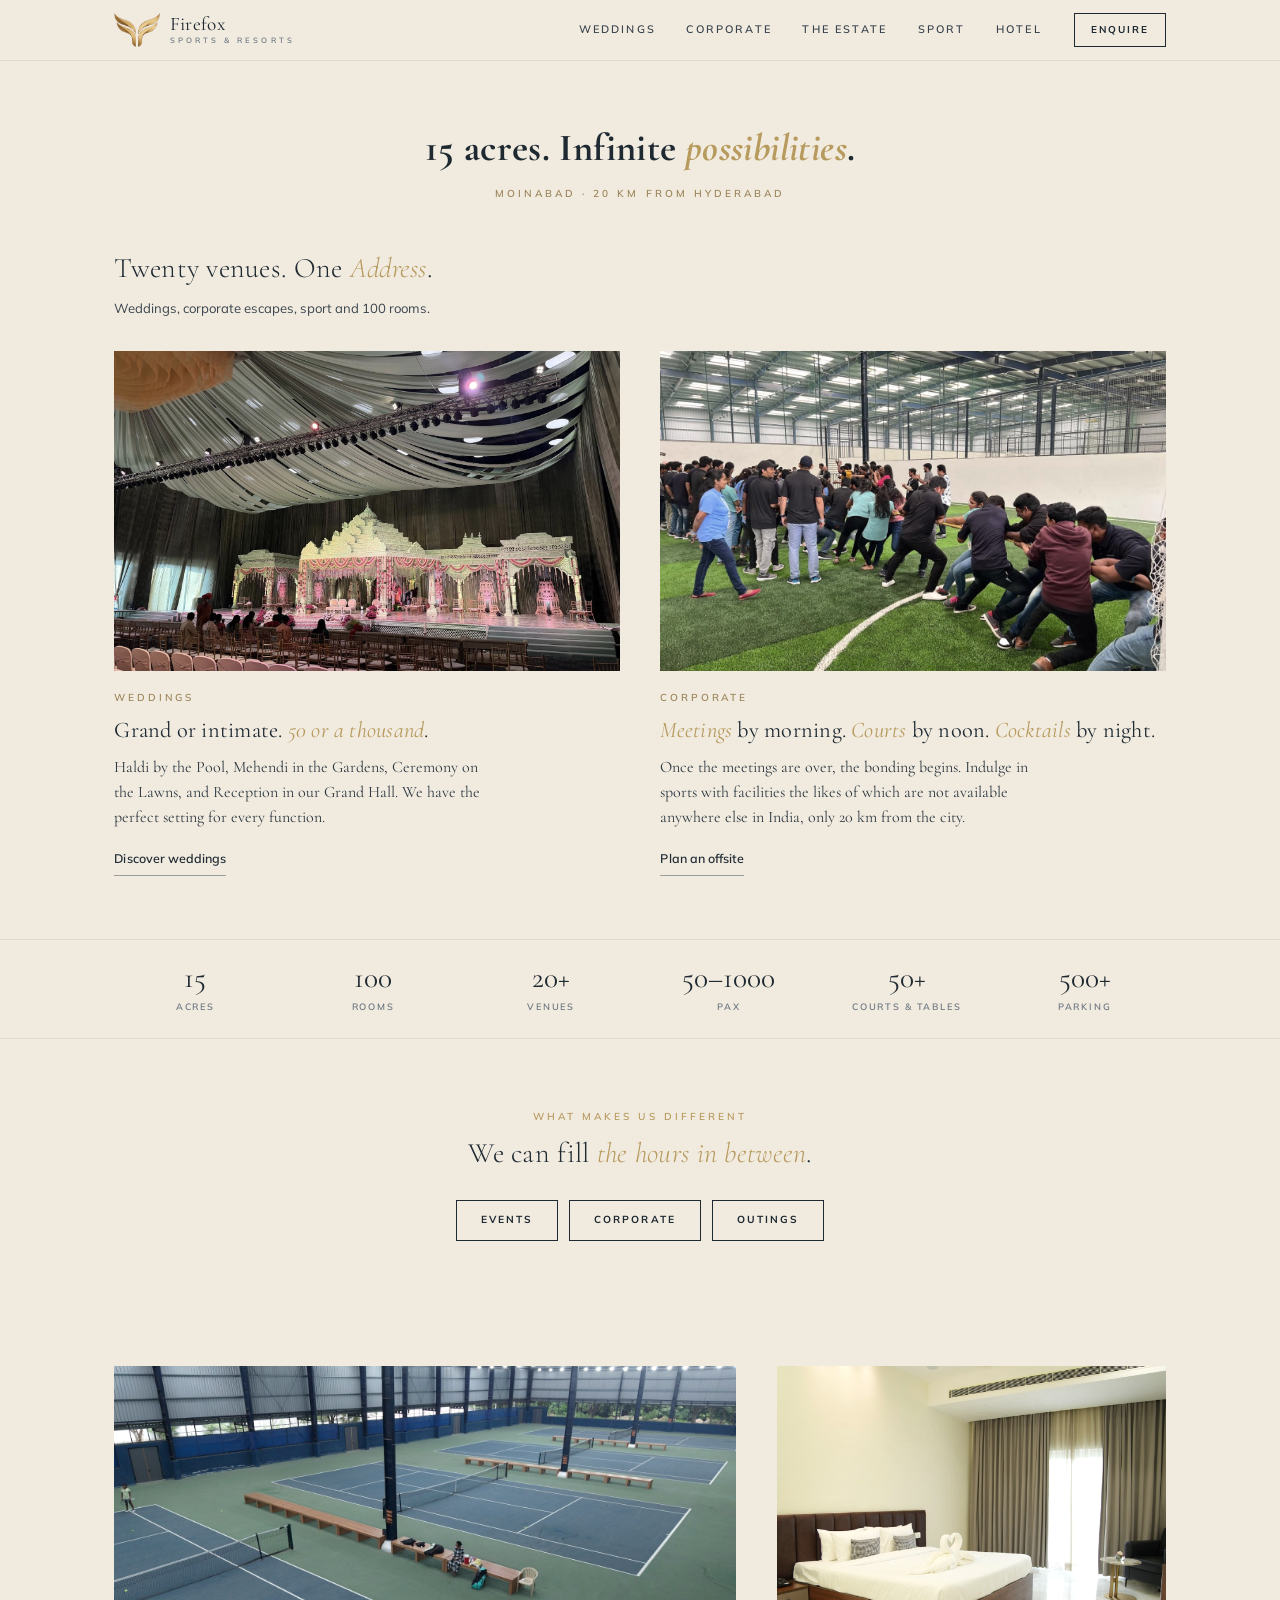
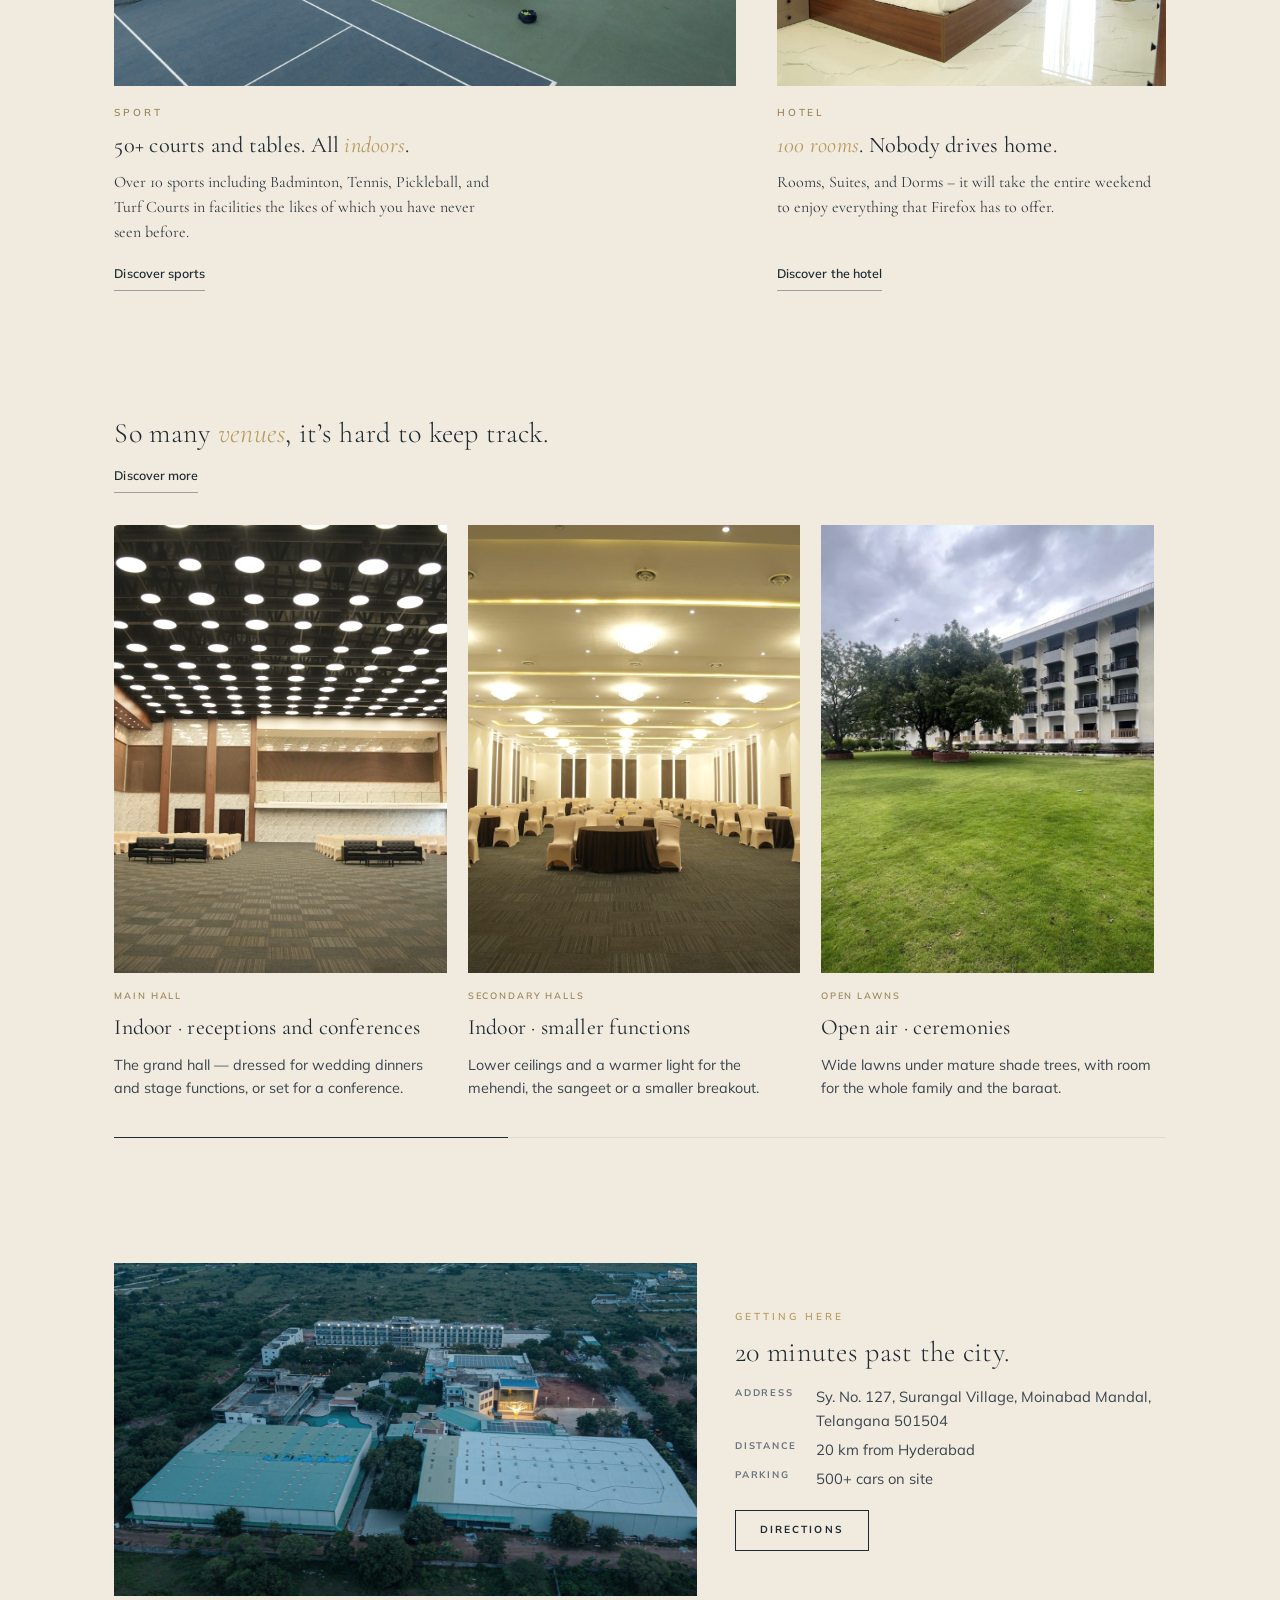
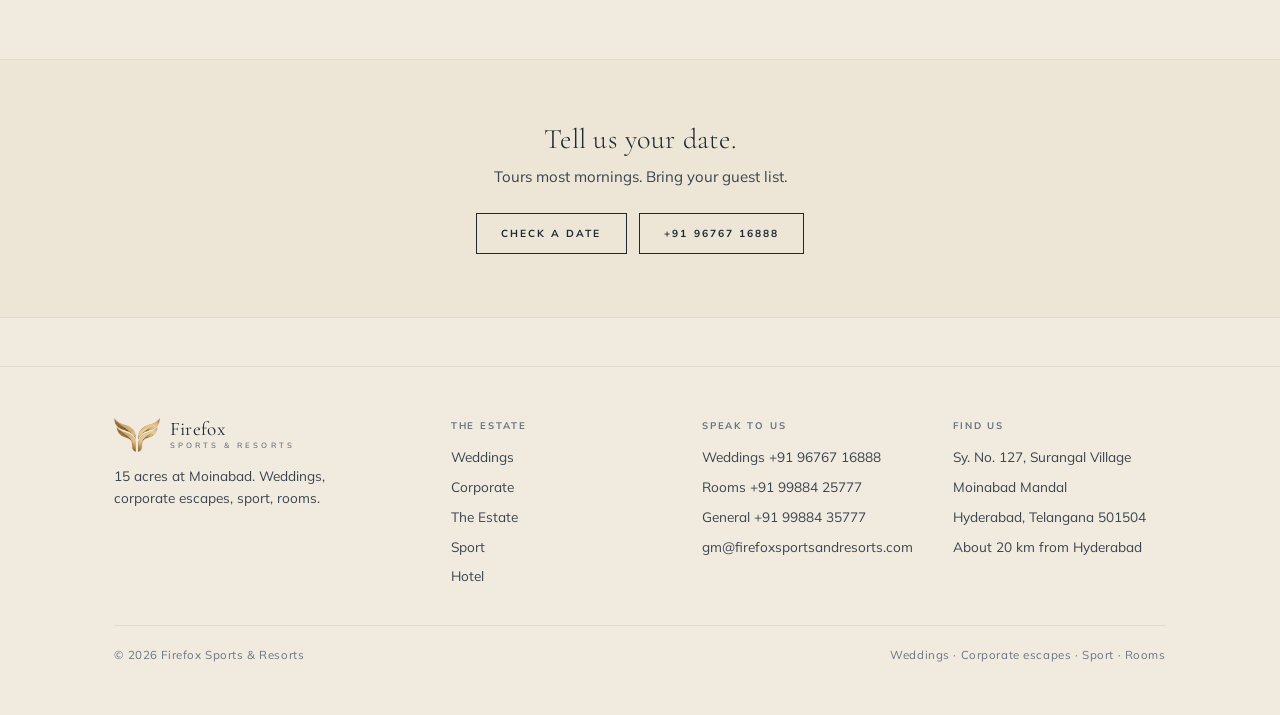
==== index.html @ 6487f844 "aug 15 update" ====
<!DOCTYPE html><html lang="en-IN"><head>
<meta charset="utf-8"><meta name="viewport" content="width=device-width, initial-scale=1">
<title>Firefox Sports &amp; Resorts — Wedding and corporate venue near Hyderabad</title>
<meta name="description" content="15-acre events estate at Moinabad, 20 km from Hyderabad. 20+ venues for 50 to 1000 guests, gardens, 50+ indoor courts, 100 rooms, parking for 500.">
<link rel="preconnect" href="https://fonts.googleapis.com"><link rel="preconnect" href="https://fonts.gstatic.com" crossorigin>
<link href="https://fonts.googleapis.com/css2?family=Cormorant+Garamond:ital,wght@0,300;0,400;0,500;0,600;0,700;1,300;1,400;1,600;1,700&family=Mulish:wght@300;400;500;600;700&display=swap" rel="stylesheet">
<link rel="stylesheet" href="aman.css">
</head><body><header><div class="wrap bar">
<a class="brand" href="index.html" aria-label="Firefox Sports and Resorts — home"><img class="logo" src="assets/img/logo.png" alt=""><span class="wm">Firefox<small>Sports &amp; Resorts</small></span></a>
<nav><a href="weddings.html">Weddings</a><a href="corporate.html">Corporate</a><a href="estate.html">The Estate</a><a href="sports.html">Sport</a><a href="hotel.html">Hotel</a></nav>
<a class="enq" href="contact.html">Enquire</a>
</div></header>
<main id="main"><section class="hero wrap hero--titlelead">

<h1 class="oneline" style="font-weight:700">15 acres. Infinite <em>possibilities</em>.</h1>
<span class="eyebrow eyebrow--below">Moinabad &middot; 20 km from Hyderabad</span>


</section><section class="wrap"><div class="lead"><h2>Twenty venues. One <em>Address</em>.</h2><p>Weddings, corporate escapes, sport and 100 rooms.</p></div>
<div class="pair2">
<div class="feat"><div class="fig"><img src="assets/img/hero.jpg" alt="A draped hall set with a decorated stage and rows of seating"></div>
<div class="cap"><div class="lbl">Weddings</div><h3>Grand or intimate. <em>50 or a thousand</em>.</h3><p class="body">Haldi by the Pool, Mehendi in the Gardens, Ceremony on the Lawns, and Reception in our Grand Hall. We have the perfect setting for every function.</p><a class="disc" href="weddings.html"><span>Discover weddings</span></a></div></div>
<div class="feat"><div class="fig"><img src="assets/img/action-tugofwar.jpg" alt="A company team playing tug of war on the indoor turf"></div>
<div class="cap"><div class="lbl">Corporate</div><h3><em>Meetings</em> by morning. <em>Courts</em> by noon. <em>Cocktails</em> by night.</h3><p class="body">Once the meetings are over, the bonding begins. Indulge in sports with facilities the likes of which are not available anywhere else in India, only 20 km from the city.</p><a class="disc" href="corporate.html"><span>Plan an offsite</span></a></div></div>
</div></section><section class="figures"><div class="wrap"><ul style="grid-template-columns:repeat(6,1fr)"><li><div class="n">15</div><div class="l">Acres</div></li><li><div class="n">100</div><div class="l">Rooms</div></li><li><div class="n">20+</div><div class="l">Venues</div></li><li><div class="n">50&ndash;1000</div><div class="l">Pax</div></li><li><div class="n">50+</div><div class="l">Courts &amp; tables</div></li><li><div class="n">500+</div><div class="l">Parking</div></li></ul></div></section><section class="say wrap wide"><span class="eyebrow">What makes us different</span><h2>We can fill <em>the hours in between</em>.</h2></section><section class="wrap" style="text-align:center;padding-top:0"><div class="hero-cta" style="margin-top:0"><a class="btn" href="weddings.html">Events</a><a class="btn" href="corporate.html">Corporate</a><a class="btn" href="estate.html">Outings</a></div></section><section class="wrap"><div class="pair2 pair--6040">
<div class="feat"><div class="fig"><img src="assets/img/sp-tennis.jpg" alt="The indoor tennis courts under the sports block roof"></div>
<div class="cap"><div class="lbl">Sport</div><h3>50+ courts and tables. All <em>indoors</em>.</h3><p class="body">Over 10 sports including Badminton, Tennis, Pickleball, and Turf Courts in facilities the likes of which you have never seen before.</p><a class="disc" href="sports.html"><span>Discover sports</span></a></div></div>
<div class="feat"><div class="fig"><img src="assets/img/ht-suite.jpg" alt="A guest room with a king bed and a window onto the gardens"></div>
<div class="cap"><div class="lbl">Hotel</div><h3><em>100 rooms</em>. Nobody drives home.</h3><p class="body">Rooms, Suites, and Dorms &ndash; it will take the entire weekend to enjoy everything that Firefox has to offer.</p><a class="disc" href="hotel.html"><span>Discover the hotel</span></a></div></div>
</div></section><section class="wrap venues-tall"><div class="lead"><h2>So many <em>venues</em>, it&rsquo;s hard to keep track.</h2><a class="disc" href="estate.html"><span>Discover more</span></a></div><div class="spaces"><figure><img src="assets/img/m-hall-grand.jpg" alt="The main hall set with round tables"><div class="cap"><div class="lbl">Main Hall</div><h3>Indoor &middot; receptions and conferences</h3><p class="desc">The grand hall &mdash; dressed for wedding dinners and stage functions, or set for a conference.</p></div></figure><figure><img src="assets/img/m-hall-round.jpg" alt="A warmly lit hall for a smaller function"><div class="cap"><div class="lbl">Secondary Halls</div><h3>Indoor &middot; smaller functions</h3><p class="desc">Lower ceilings and a warmer light for the mehendi, the sangeet or a smaller breakout.</p></div></figure><figure><img src="assets/img/venue-lawn.jpg" alt="An open green lawn with mature trees"><div class="cap"><div class="lbl">Open Lawns</div><h3>Open air &middot; ceremonies</h3><p class="desc">Wide lawns under mature shade trees, with room for the whole family and the baraat.</p></div></figure><figure><img src="assets/img/est-garden-lawn-event-setup-building.jpg" alt="An event set up on the convention lawn"><div class="cap"><div class="lbl">Convention Lawns</div><h3>Open air &middot; attached to the halls</h3><p class="desc">Landscaped lawns off the convention halls &mdash; guests spill outdoors between sessions.</p></div></figure><figure><img src="assets/img/event-amphitheatre.jpg" alt="The stone amphitheatre and its stage"><div class="cap"><div class="lbl">The Amphitheatre</div><h3>Staged &middot; sangeet, prize nights</h3><p class="desc">Tiered stone steps facing a stage, made for the sangeet and prize nights after dark.</p></div></figure><figure><img src="assets/img/wed-outdoor-marigold-haldi-floral-decor-setup.jpg" alt="A garden set with marigold decoration"><div class="cap"><div class="lbl">Garden Venues</div><h3>Open air &middot; smaller events</h3><p class="desc">Quiet, planted corners for the intimate functions and the golden-hour photographs.</p></div></figure><figure><img src="assets/img/est-swings-garden-wooden-swings-lawn.jpg" alt="Wooden swings on the lawn"><div class="cap"><div class="lbl">The Garden Walk</div><h3>Temple &middot; Swings &middot; Vineyard</h3><p class="desc">A tree-lined walk past a temple, garden swings and the vineyard to wander between events.</p></div></figure><figure><img src="assets/img/amn-pool-hotel-palms-wide.jpg" alt="The outdoor pool with the hotel behind"><div class="cap"><div class="lbl">The Pool</div><h3>Open air &middot; events on request</h3><p class="desc">A large outdoor pool and pavilion &mdash; the best spot on the estate once the sun is down.</p></div></figure></div><div class="scrollrail"><i></i></div></section><section class="wrap"><div class="where">
<div class="fig"><img src="assets/img/aerial.jpg" alt="The estate seen from the air"></div>
<div class="txt"><span class="eyebrow">Getting here</span><h2>20 minutes past the city.</h2><dl><dt>Address</dt><dd>Sy. No. 127, Surangal Village, Moinabad Mandal, Telangana 501504</dd><dt>Distance</dt><dd>20 km from Hyderabad</dd><dt>Parking</dt><dd>500+ cars on site</dd></dl><a class="btn" href="contact.html">Directions</a></div>
</div></section><section class="enquire"><div class="wrap"><h2>Tell us your date.</h2><p>Tours most mornings. Bring your guest list.</p><div class="cta"><a class="btn" href="contact.html">Check a date</a><a class="btn" href="tel:+919676716888">+91 96767 16888</a></div></div></section></main>
<footer class="foot"><div class="wrap">
<div class="cols">
<div><div class="brand"><img class="logo" src="assets/img/logo.png" alt=""><span class="wm">Firefox<small>Sports &amp; Resorts</small></span></div><p class="tag">15 acres at Moinabad. Weddings, corporate escapes, sport, rooms.</p></div>
<div><h4>The estate</h4><ul><li><a href="weddings.html">Weddings</a></li><li><a href="corporate.html">Corporate</a></li><li><a href="estate.html">The Estate</a></li><li><a href="sports.html">Sport</a></li><li><a href="hotel.html">Hotel</a></li></ul></div>
<div><h4>Speak to us</h4><ul><li>Weddings <a href="tel:+919676716888">+91 96767 16888</a></li><li>Rooms <a href="tel:+919988425777">+91 99884 25777</a></li><li>General <a href="tel:+919988435777">+91 99884 35777</a></li><li><a href="mailto:gm@firefoxsportsandresorts.com">gm@firefoxsportsandresorts.com</a></li></ul></div>
<div><h4>Find us</h4><ul><li>Sy. No. 127, Surangal Village</li><li>Moinabad Mandal</li><li>Hyderabad, Telangana 501504</li><li>About 20 km from Hyderabad</li></ul></div>
</div>
<div class="base"><span>&copy; 2026 Firefox Sports &amp; Resorts</span><span>Weddings &middot; Corporate escapes &middot; Sport &middot; Rooms</span></div>
</div></footer>
<script>
(function(){
 document.querySelectorAll('.spaces').forEach(function(el){
  var d=false,sx=0,sl=0,mv=false;
  el.addEventListener('mousedown',function(e){if(e.button!==0)return;d=true;mv=false;sx=e.pageX;sl=el.scrollLeft;el.style.cursor='grabbing';document.body.style.userSelect='none';});
  document.addEventListener('mousemove',function(e){if(!d)return;var dx=e.pageX-sx;if(Math.abs(dx)>4)mv=true;el.scrollLeft=sl-dx;});
  document.addEventListener('mouseup',function(){if(!d)return;d=false;el.style.cursor='grab';document.body.style.userSelect='';});
  el.addEventListener('click',function(e){if(mv){e.preventDefault();e.stopPropagation();}},true);
  el.addEventListener('dragstart',function(e){e.preventDefault();});
 });
 document.querySelectorAll('.scrollrail').forEach(function(rail){
  var sp=rail.previousElementSibling; if(!sp||!sp.classList.contains('spaces'))return;
  var fill=rail.querySelector('i');
  function upd(){var sw=sp.scrollWidth||1; fill.style.width=Math.min(100,sp.clientWidth/sw*100)+'%'; fill.style.left=(sp.scrollLeft/sw*100)+'%';}
  sp.addEventListener('scroll',upd); window.addEventListener('resize',upd); upd();
 });
})();
</script>
</body></html>
---- aman.css ----
:root{
  --cream:#F1EBDF; --cream-deep:#EDE6D6; --ink:#1E2932; --ink-soft:#3A444E;
  --card:#2F3942; --mist:#6A7480; --gold:#B79A5E; --label:#9C855B; --line:#E1DBCE;
  --serif:'Cormorant Garamond',Georgia,serif; --sans:'Mulish',-apple-system,'Segoe UI',sans-serif;
}
*{box-sizing:border-box}
html{scroll-behavior:smooth}
body{margin:0;background:var(--cream);color:var(--ink);font-family:var(--sans);font-weight:400;line-height:1.6;-webkit-font-smoothing:antialiased}
img{display:block;max-width:100%}
a{color:inherit;text-decoration:none}
.wrap{max-width:1160px;margin-inline:auto;padding-inline:clamp(1.3rem,4.5vw,3.4rem)}
.skip{position:absolute;left:-999px}
.eyebrow{font-size:.63rem;font-weight:600;letter-spacing:.3em;text-transform:uppercase;color:var(--gold)}
h1,h2,h3{font-family:var(--serif);font-weight:300;margin:0;letter-spacing:.01em;color:var(--ink)}
h1{font-size:clamp(1.85rem,3vw,2.55rem);line-height:1.12}
h2{font-size:clamp(1.45rem,2.2vw,1.95rem);line-height:1.18}
h3{font-size:clamp(1.1rem,1.5vw,1.35rem)}
p{margin:0;color:var(--ink-soft);font-size:.94rem}
em{font-style:italic;color:var(--gold)}

/* header */
header{position:sticky;top:0;z-index:20;background:rgba(241,235,223,.92);backdrop-filter:saturate(120%) blur(8px);border-bottom:1px solid var(--line)}
.bar{display:flex;align-items:center;justify-content:space-between;padding-block:.8rem}
.brand{display:flex;align-items:center;gap:.6rem}
.brand .logo{height:34px;width:auto}
.brand .wm{font-family:var(--serif);font-size:1.2rem;letter-spacing:.02em;line-height:1;color:var(--ink)}
.brand .wm small{display:block;font-family:var(--sans);font-size:.48rem;font-weight:600;letter-spacing:.4em;text-transform:uppercase;color:var(--mist);margin-top:.16rem}
nav{display:flex;gap:1.9rem;margin-left:auto}
nav a{font-size:.68rem;font-weight:600;letter-spacing:.2em;text-transform:uppercase;color:var(--ink-soft)}
nav a:hover{color:var(--gold)}
nav a.active{color:var(--gold);border-bottom:1px solid var(--gold);padding-bottom:3px}
.enq{border:1px solid var(--ink);padding:.5rem 1rem;font-size:.62rem;font-weight:700;letter-spacing:.2em;text-transform:uppercase;color:var(--ink);transition:.25s;margin-left:2rem}
.enq:hover{background:var(--ink);color:var(--cream)}

/* buttons + links */
.btn{display:inline-block;border:1px solid var(--ink);padding:.7rem 1.5rem;font-size:.64rem;font-weight:700;letter-spacing:.2em;text-transform:uppercase;color:var(--ink);transition:.25s}
.btn:hover{background:var(--ink);color:var(--cream)}
.disc{align-self:flex-start;padding-top:1.2rem;font-family:var(--sans);font-size:.9rem;font-weight:600;letter-spacing:.005em;color:var(--ink)}
.disc span{display:inline-block;border-bottom:1px solid rgba(38,51,63,.42);padding-bottom:.45rem;transition:.2s}
.disc:hover span{color:var(--gold);border-color:var(--gold)}

/* rhythm */
section{padding-block:clamp(2.4rem,4.2vw,3.7rem)}
.say{text-align:center;padding-block:clamp(1.3rem,2.4vw,1.9rem)}
.say .eyebrow{display:block;margin-bottom:.7rem}
.say h2{max-width:26ch;margin-inline:auto}
.say.wide h2{max-width:none}
.say p{max-width:58ch;margin:.85rem auto 0}

/* hero */
.hero{text-align:center;padding-top:clamp(1.5rem,2.6vw,2.4rem);padding-bottom:clamp(1.8rem,3vw,2.6rem)}
.hero .eyebrow{display:block;margin-bottom:.9rem}
.hero h1{max-width:20ch;margin-inline:auto}
.hero .sub{margin:.9rem auto 0;color:var(--ink-soft);font-size:1rem;max-width:56ch}
.hero-cta{display:flex;gap:.7rem;justify-content:center;flex-wrap:wrap;margin-top:1.4rem}
.hero-figure{margin-top:clamp(1.3rem,2.4vw,1.9rem);margin-bottom:clamp(2.3rem,4.2vw,3.5rem)}
.hero-figure img{width:100%;height:clamp(15rem,38vw,27rem);object-fit:cover}

/* stats bar */
.figures{border-top:1px solid var(--line);border-bottom:1px solid var(--line);padding-block:clamp(1.1rem,1.8vw,1.5rem)}
.figures ul{list-style:none;margin:0;padding:0;display:grid;gap:1rem;text-align:center}
.figures .n{font-family:var(--serif);font-size:clamp(1.6rem,2.3vw,2.15rem);line-height:1;color:var(--ink)}
.figures .l{font-size:.58rem;font-weight:600;letter-spacing:.2em;text-transform:uppercase;color:var(--mist);margin-top:.5rem}

/* stat grid with a note (corporate travel) */
.statgrid{display:grid;gap:clamp(1.4rem,2.5vw,2rem);margin-top:clamp(1.6rem,2.6vw,2.2rem)}
.statgrid .from{font-size:.58rem;font-weight:600;letter-spacing:.2em;text-transform:uppercase;color:var(--mist)}
.statgrid .km{font-family:var(--serif);font-size:clamp(1.5rem,2.1vw,2rem);color:var(--ink);line-height:1.05;margin-top:.25rem}
.statgrid .note{font-size:.86rem;color:var(--ink-soft);margin-top:.4rem}

/* home feature pairs */
.pair2{display:grid;grid-template-columns:1fr 1fr;gap:clamp(1.6rem,3.2vw,2.6rem);align-items:stretch}
.feat{display:flex;flex-direction:column}
.feat .fig img{width:100%;height:clamp(15rem,25vw,21rem);object-fit:cover}
.feat .cap{flex:1;display:flex;flex-direction:column;padding-top:1.15rem}
.feat .cap .lbl{font-size:.63rem;font-weight:600;letter-spacing:.28em;text-transform:uppercase;color:var(--label);margin-bottom:.7rem}
.feat .cap h3{font-size:clamp(1.35rem,1.75vw,1.6rem);font-weight:400;line-height:1.2;margin-bottom:.7rem}
.feat .cap .body{font-family:var(--serif);font-weight:400;font-size:1rem;line-height:1.55;color:var(--card);max-width:48ch}
.feat .cap .disc{margin-top:auto}

/* asymmetric editorial row (single features) */
.duo{display:grid;grid-template-columns:1fr 1fr;gap:clamp(1.6rem,3.4vw,3rem);align-items:center}
.duo+.duo{margin-top:clamp(2.6rem,4.5vw,4rem)}
.duo.flip .fig{order:2}
.duo .fig img{width:100%;height:clamp(16rem,27vw,24rem);object-fit:cover}
.duo .lbl{font-size:.63rem;font-weight:600;letter-spacing:.28em;text-transform:uppercase;color:var(--label);margin-bottom:.7rem}
.duo h3{font-size:clamp(1.4rem,1.8vw,1.66rem);font-weight:400;line-height:1.2;margin-bottom:.7rem}
.duo .body{font-family:var(--serif);font-weight:400;font-size:1.02rem;line-height:1.55;color:var(--card);max-width:46ch}
.duo .disc{display:inline-block;margin-top:.4rem}

/* drag carousel */
.spaces{display:flex;gap:clamp(.9rem,1.6vw,1.35rem);overflow-x:auto;padding-bottom:.7rem;scrollbar-width:none;-ms-overflow-style:none;cursor:grab}
.spaces::-webkit-scrollbar{display:none}
.spaces figure{flex:0 0 clamp(19rem,25vw,23rem);margin:0}
.spaces img{width:100%;height:clamp(17rem,23vw,21rem);object-fit:cover}
.spaces .cap{padding-top:.85rem}
.spaces .cap .lbl{font-size:.58rem;font-weight:600;letter-spacing:.2em;text-transform:uppercase;color:var(--label)}
.spaces .cap h3{margin:.1rem 0 0}
.spaces .cap .m{font-size:.58rem;font-weight:600;letter-spacing:.2em;text-transform:uppercase;color:var(--mist);margin-top:.3rem}
.spaces .cap .desc{margin-top:.4rem;font-size:.9rem}
.grid-head{text-align:center;margin-bottom:clamp(1.6rem,3vw,2.4rem)}
.grid-head .eyebrow{display:block;margin-bottom:.6rem}
.grid-head p{max-width:56ch;margin:.7rem auto 0}

/* getting here */
.where{display:grid;grid-template-columns:1.15fr .85fr;gap:clamp(1.4rem,3vw,2.6rem);align-items:center}
.where .fig img{width:100%;height:clamp(15rem,26vw,22rem);object-fit:cover}
.where .eyebrow{display:block;margin-bottom:.7rem}
.where h2{margin-bottom:1rem}
.where dl{margin:0 0 1.2rem;display:grid;grid-template-columns:auto 1fr;gap:.35rem 1.2rem}
.where dt{font-size:.6rem;font-weight:700;letter-spacing:.18em;text-transform:uppercase;color:var(--mist)}
.where dd{margin:0;font-size:.92rem;color:var(--ink-soft)}

/* occasions grid (light cards) */
.occ-grid{display:grid;grid-template-columns:repeat(2,1fr);gap:clamp(.9rem,1.8vw,1.4rem);margin-top:clamp(1.6rem,2.6vw,2.2rem)}
.occ{border:1px solid var(--line);background:#fff8ee;padding:1.2rem 1.3rem}
.occ h3{font-size:1.2rem;margin-bottom:.4rem}
.occ .sub{font-size:.82rem;color:var(--ink-soft)}

/* facts list */
.facts .head{text-align:center;margin-bottom:clamp(1.4rem,2.6vw,2rem)}
.facts .head .eyebrow{display:block;margin-bottom:.6rem}
.facts .head p{max-width:56ch;margin:.7rem auto 0}
.facts ul{list-style:none;margin:0;padding:0;display:grid;grid-template-columns:repeat(2,1fr);gap:0 clamp(1.4rem,3vw,3rem)}
.facts li{display:flex;justify-content:space-between;gap:1rem;padding:.9rem 0;border-bottom:1px solid var(--line)}
.facts li b{font-family:var(--serif);font-weight:400;font-size:1.15rem;color:var(--ink)}
.facts li span{font-size:.85rem;color:var(--mist);text-align:right;align-self:center}

/* enquire */
.enquire{text-align:center;background:var(--cream-deep);border-top:1px solid var(--line);border-bottom:1px solid var(--line)}
.enquire h2{margin-bottom:.6rem}
.enquire p{margin:0 auto 1.5rem;max-width:46ch}
.enquire .cta{display:inline-flex;gap:.8rem;flex-wrap:wrap;justify-content:center}

/* contact */
.contact .grid{display:grid;grid-template-columns:1.1fr .9fr;gap:clamp(2rem,4vw,3.5rem)}
.contact .eyebrow{display:block;margin-bottom:.5rem}
.contact h2{margin-bottom:1.2rem}
.form .frow{display:grid;grid-template-columns:1fr 1fr;gap:1rem;margin-bottom:1rem}
.form .field{display:flex;flex-direction:column}
.form label{font-size:.6rem;font-weight:700;letter-spacing:.16em;text-transform:uppercase;color:var(--mist);margin-bottom:.35rem}
.form input,.form select,.form textarea{font-family:var(--sans);font-size:.92rem;color:var(--ink);background:#fff8ee;border:1px solid var(--line);padding:.7rem .8rem;border-radius:0}
.form textarea{min-height:120px;resize:vertical;margin-bottom:1rem}
.form .full{margin-bottom:1rem}
.form button{cursor:pointer;background:transparent}
.form .note{font-size:.82rem;color:var(--ink-soft);margin-top:1rem}
.desks{display:grid;gap:1.2rem}
.desk .eyebrow{color:var(--label);margin-bottom:.25rem}
.desk a{display:block;font-family:var(--serif);font-size:1.25rem;color:var(--ink)}
.desk a:hover{color:var(--gold)}
.desk .val{font-size:.9rem;color:var(--ink-soft);line-height:1.5}

/* footer */
footer.foot{border-top:1px solid var(--line);padding-block:clamp(2.4rem,4vw,3.4rem);margin-top:clamp(2rem,4vw,3rem)}
.foot .cols{display:grid;grid-template-columns:1.4fr 1fr 1fr 1fr;gap:clamp(1.5rem,3vw,2.5rem)}
.foot .brand{margin-bottom:.8rem}
.foot .tag{font-size:.85rem;color:var(--ink-soft);max-width:30ch}
.foot h4{font-family:var(--sans);font-size:.6rem;font-weight:700;letter-spacing:.2em;text-transform:uppercase;color:var(--mist);margin:0 0 .8rem}
.foot ul{list-style:none;margin:0;padding:0;display:grid;gap:.5rem}
.foot li,.foot li a{font-size:.85rem;color:var(--ink-soft)}
.foot li a:hover{color:var(--gold)}
.foot .base{display:flex;justify-content:space-between;flex-wrap:wrap;gap:.8rem;margin-top:clamp(1.6rem,3vw,2.4rem);padding-top:1.2rem;border-top:1px solid var(--line)}
.foot .base span{font-size:.72rem;color:var(--mist);letter-spacing:.05em}

/* one light tonal grade on every photo */
.hero-figure img,.spaces img,.duo .fig img,.where .fig img,.feat .fig img{
  filter:saturate(.85) sepia(.03) contrast(.99) brightness(1.02);
}

@media(max-width:820px){
  nav,header .enq{display:none}
  .bar{justify-content:center}
  .pair2,.duo,.duo.flip,.where,.contact .grid{grid-template-columns:1fr;gap:1.6rem}
  .duo .fig,.duo.flip .fig{order:0}
  .occ-grid,.facts ul{grid-template-columns:1fr}
  .form .frow{grid-template-columns:1fr}
  .foot .cols{grid-template-columns:1fr 1fr}
  .spaces figure{flex:0 0 76vw}
  .spaces img{height:clamp(16rem,66vw,22rem)}
  .hero-figure img{height:clamp(14rem,60vw,22rem)}
  .duo .fig img,.where .fig img{height:clamp(15rem,60vw,22rem)}
}

/* --- doc-driven additions (14 Aug) --- */
.lead{margin-bottom:clamp(1.4rem,2.6vw,2rem)}
.lead h2{max-width:none;margin:0;text-align:left}
.lead .eyebrow{display:block;margin-bottom:.6rem}
.lead p{margin-top:.7rem;max-width:62ch}
.lead .disc{display:inline-block;margin-top:1rem;padding-top:0}
.pair--6040{grid-template-columns:1.6fr 1fr}
.trio3{display:grid;grid-template-columns:repeat(3,1fr);gap:clamp(1.4rem,2.6vw,2.2rem)}
.trio3 .feat .fig img{height:clamp(13rem,17vw,15.5rem)}
.trio3 .feat .cap h3{font-size:clamp(1.25rem,1.6vw,1.5rem)}
.scrollrail{position:relative;height:1px;background:var(--line);margin-top:clamp(1.1rem,2vw,1.6rem)}
.scrollrail i{position:absolute;top:0;left:0;height:100%;background:var(--ink)}
@media(max-width:820px){ .pair--6040,.trio3{grid-template-columns:1fr} }

/* --- doc round 2: dimensions --- */
section{padding-block:clamp(2.9rem,4.9vw,4.4rem)}          /* slightly bigger gaps between sections */
.disc{font-size:.78rem}                                    /* smaller "Discover" link text */
.disc span{padding-bottom:.4rem}
.spaces figure{flex:0 0 clamp(21rem,28vw,26rem)}           /* bigger gallery photos */
.spaces img{height:clamp(19rem,26vw,24rem)}
.trio3{gap:clamp(2.2rem,3.8vw,3.4rem)}                     /* match Aman "Destinations" 3-up */
.trio3 .feat .fig img{height:clamp(20rem,28vw,26rem)}       /* tall images like the reference */
.trio3 .feat .cap h3{font-size:clamp(1.3rem,1.7vw,1.55rem)}
.trio3 .feat .cap .body{font-size:.98rem}
@media(max-width:820px){ .trio3 .feat .fig img{height:clamp(17rem,58vw,22rem)} .spaces img{height:clamp(17rem,66vw,23rem)} }

/* --- doc round 3: hero eyebrow-below + seasonal experiences --- */
.eyebrow--below{display:block;margin-top:1rem;white-space:nowrap;color:var(--label)}
.seasonal{display:grid;grid-template-columns:.72fr 2fr;gap:clamp(1.6rem,3.6vw,3.4rem);align-items:start}
.seasonal.flip{grid-template-columns:2fr .72fr}
.seasonal.flip .seasonal-intro{order:2;text-align:right}
.seasonal.flip .seasonal-rail{order:1}
.seasonal-rail{min-width:0}
.seasonal-intro .eyebrow{display:block;margin-bottom:.8rem}
.seasonal-intro h2{margin-bottom:1rem}
.seasonal-intro p{color:var(--ink-soft);max-width:34ch}
.seasonal.flip .seasonal-intro p{margin-left:auto}
.seasonal .spaces .cap h3{font-family:var(--serif);font-weight:400;font-size:clamp(1.15rem,1.5vw,1.4rem);margin-top:.25rem}
@media(max-width:820px){
  .seasonal,.seasonal.flip{grid-template-columns:1fr;gap:1.3rem}
  .seasonal.flip .seasonal-intro,.seasonal.flip .seasonal-rail{order:0}
  .seasonal.flip .seasonal-intro{text-align:left}
  .seasonal.flip .seasonal-intro p{margin-left:0}
}

/* --- doc round 4: smaller 'More than just a Hall' intro + spacing --- */
.grid-head p{font-size:.82rem;line-height:1.7;margin-top:1.5rem;margin-bottom:1.2rem;max-width:52ch}
.grid-head{margin-bottom:clamp(2.2rem,3.8vw,3rem)}

/* --- doc round 5: home title on one line --- */
.hero h1.oneline{max-width:none;white-space:nowrap}
@media(max-width:820px){ .hero h1.oneline{font-size:clamp(1rem,5vw,1.85rem)} }

/* --- doc round 6: cross-page consistency (bold lead title + unified intro text) --- */
.hero h1{font-weight:700}
.say p,.lead p,.facts .head p{font-size:.82rem;line-height:1.7}
.grid-head p{font-size:.82rem}

/* --- doc round 7: stats bar wraps on mobile (override inline column count) --- */
@media(max-width:820px){ .figures ul{grid-template-columns:repeat(3,1fr)!important;gap:1.2rem 1rem} }
@media(max-width:520px){ .figures ul{grid-template-columns:repeat(2,1fr)!important} }

/* --- doc round 8: home hero spacing + weddings heading --- */
.hero--titlelead{padding-top:clamp(3.2rem,5.2vw,4.8rem);padding-bottom:clamp(.5rem,1vw,.9rem)}
.hero--titlelead + section{padding-top:clamp(.9rem,1.8vw,1.5rem)}
.figures + .say{padding-top:clamp(3.4rem,5.5vw,5rem)}

/* --- doc round 9: corporate duo — bigger photos + right-justified first row --- */
.duo--corp .duo .fig img{height:clamp(19rem,32vw,28rem)}
.duo--corp .duo:first-child .txt{text-align:right}
.duo--corp .duo:first-child .txt .body{margin-left:auto}
@media(max-width:820px){
  .duo--corp .duo .fig img{height:clamp(18rem,64vw,25rem)}
  .duo--corp .duo:first-child .txt{text-align:left}
  .duo--corp .duo:first-child .txt .body{margin-left:0}
}

/* --- doc round 10: home venues carousel -> Aman "destinations" look --- */
.venues-tall .spaces figure{flex:0 0 clamp(20rem,26vw,24rem)}
.venues-tall .spaces img{height:clamp(25rem,35vw,33rem)}
.venues-tall .spaces .cap{padding-top:1rem}
.venues-tall .spaces .cap .lbl{color:var(--label)}
.venues-tall .spaces .cap h3{font-family:var(--serif);font-weight:400;font-size:clamp(1.3rem,1.7vw,1.6rem);margin:.35rem 0 0}
.venues-tall .spaces .cap .desc{margin-top:.6rem;font-size:.9rem;line-height:1.6;color:var(--ink-soft)}
@media(max-width:820px){ .venues-tall .spaces figure{flex:0 0 74vw} .venues-tall .spaces img{height:clamp(22rem,92vw,30rem)} }

/* --- doc round 11: corporate hero 2-line, getting-here spacing, wider bottom photos --- */
.hero--titlefirst h1{max-width:34ch}
.sec--space-top{margin-top:clamp(1.6rem,3.2vw,2.8rem)}
.duo--corp .duo{grid-template-columns:1.3fr .7fr}
.duo--corp .duo.flip{grid-template-columns:.7fr 1.3fr}
@media(max-width:820px){ .duo--corp .duo,.duo--corp .duo.flip{grid-template-columns:1fr} }

/* --- doc round 12: seasonal card descriptions --- */
.seasonal .spaces .cap .desc{margin-top:.45rem;font-size:.86rem;line-height:1.55;color:var(--ink-soft)}

/* --- doc round 13: sports fine-tune --- */
.fig--spaced{margin-bottom:clamp(1.8rem,3.4vw,3rem)}
.seasonal .spaces figure.wide{flex:0 0 clamp(28rem,42vw,40rem)}

/* --- doc round 14: narrow the corporate hero image --- */
.hero--titlefirst .hero-figure{max-width:860px;margin-inline:auto}
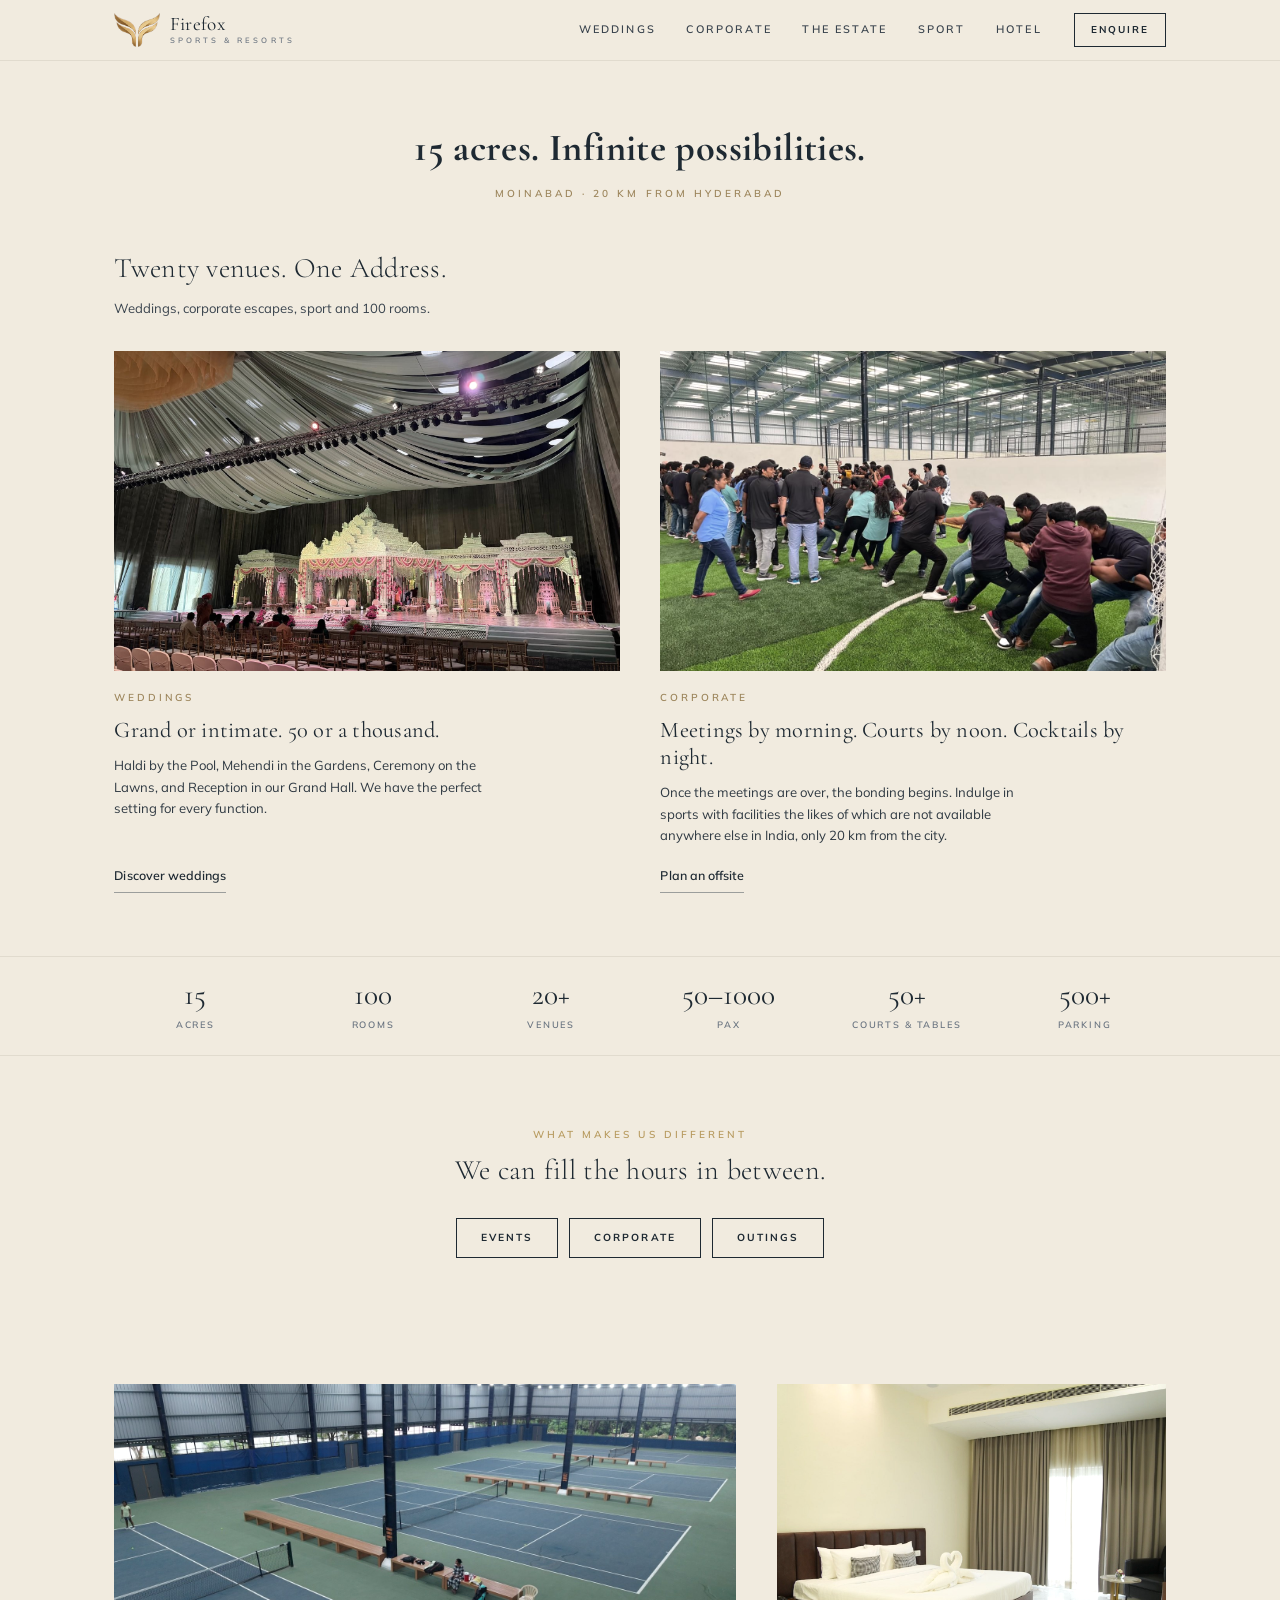
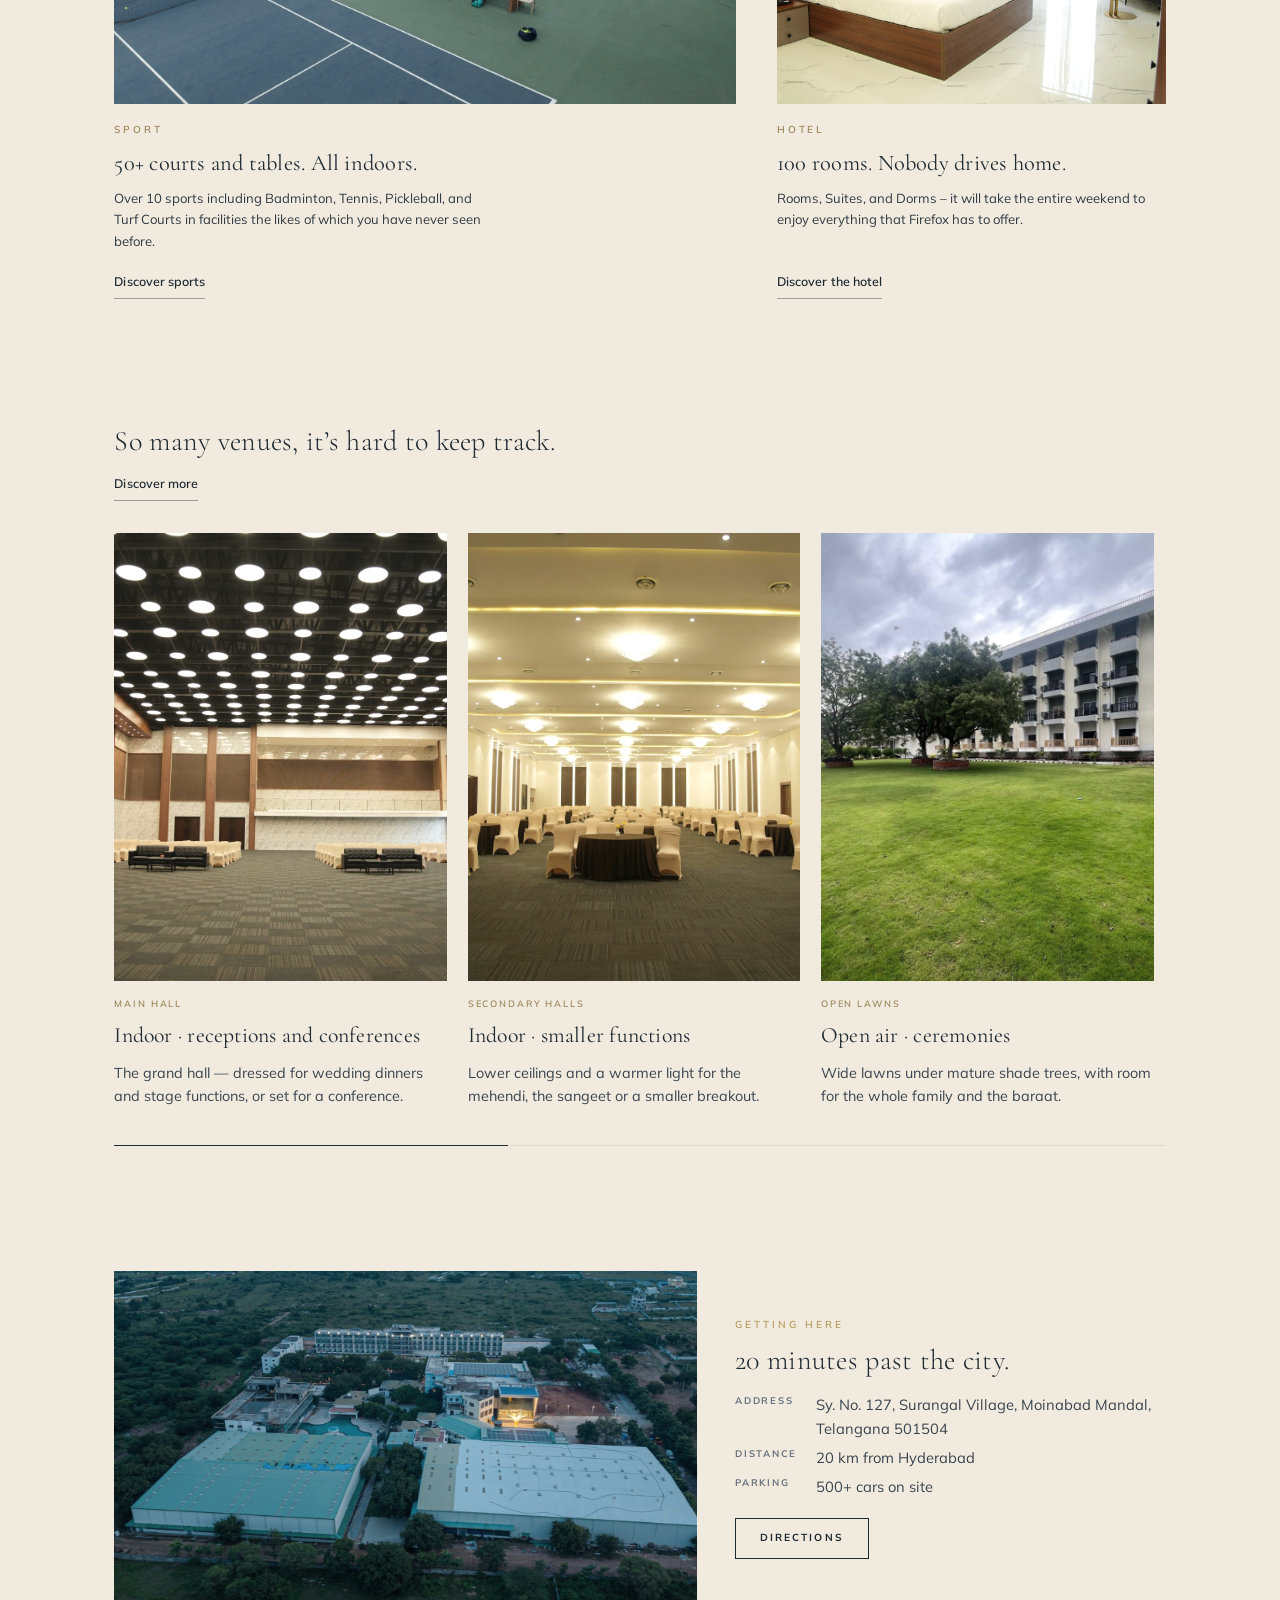
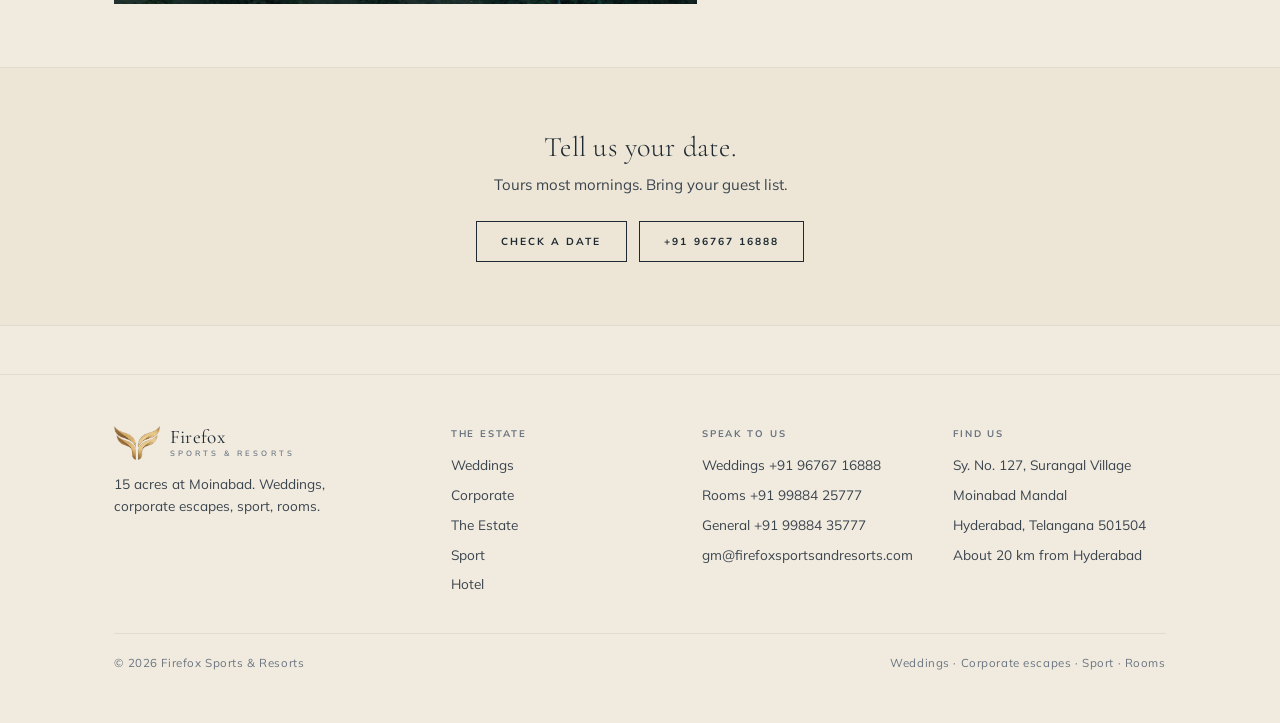
==== commit b4a08816: "aug 15 update 2" ====
--- a/index.html
+++ b/index.html
@@ -5,9 +5,11 @@
 <link rel="preconnect" href="https://fonts.googleapis.com"><link rel="preconnect" href="https://fonts.gstatic.com" crossorigin>
 <link href="https://fonts.googleapis.com/css2?family=Cormorant+Garamond:ital,wght@0,300;0,400;0,500;0,600;0,700;1,300;1,400;1,600;1,700&family=Mulish:wght@300;400;500;600;700&display=swap" rel="stylesheet">
 <link rel="stylesheet" href="aman.css">
-</head><body><header><div class="wrap bar">
+</head><body class="p-home"><header><div class="wrap bar">
 <a class="brand" href="index.html" aria-label="Firefox Sports and Resorts — home"><img class="logo" src="assets/img/logo.png" alt=""><span class="wm">Firefox<small>Sports &amp; Resorts</small></span></a>
-<nav><a href="weddings.html">Weddings</a><a href="corporate.html">Corporate</a><a href="estate.html">The Estate</a><a href="sports.html">Sport</a><a href="hotel.html">Hotel</a></nav>
+<input type="checkbox" id="navtoggle" class="navtoggle" hidden>
+<label for="navtoggle" class="burger" aria-label="Menu"><span></span><span></span><span></span></label>
+<nav><a href="weddings.html">Weddings</a><a href="corporate.html">Corporate</a><a href="estate.html">The Estate</a><a href="sports.html">Sport</a><a href="hotel.html">Hotel</a><a class="enq-m" href="contact.html">Enquire</a></nav>
 <a class="enq" href="contact.html">Enquire</a>
 </div></header>
 <main id="main"><section class="hero wrap hero--titlelead">
--- a/aman.css
+++ b/aman.css
@@ -17,7 +17,7 @@
 h2{font-size:clamp(1.45rem,2.2vw,1.95rem);line-height:1.18}
 h3{font-size:clamp(1.1rem,1.5vw,1.35rem)}
 p{margin:0;color:var(--ink-soft);font-size:.94rem}
-em{font-style:italic;color:var(--gold)}
+em{font-style:normal;color:inherit}
 
 /* header */
 header{position:sticky;top:0;z-index:20;background:rgba(241,235,223,.92);backdrop-filter:saturate(120%) blur(8px);border-bottom:1px solid var(--line)}
@@ -284,3 +284,27 @@
 
 /* --- doc round 14: narrow the corporate hero image --- */
 .hero--titlefirst .hero-figure{max-width:860px;margin-inline:auto}
+
+/* --- doc round 15: mobile navigation menu --- */
+.burger,.enq-m{display:none}
+@media(max-width:820px){
+  .burger{display:flex;flex-direction:column;gap:5px;cursor:pointer;padding:6px;margin-left:auto}
+  .burger span{display:block;width:24px;height:2px;background:var(--ink);transition:.3s}
+  nav{display:none;position:absolute;top:100%;left:0;right:0;flex-direction:column;gap:0;margin:0;padding:.4rem 0;background:rgba(241,235,223,.98);backdrop-filter:saturate(120%) blur(8px);border-bottom:1px solid var(--line);box-shadow:0 10px 24px rgba(0,0,0,.08)}
+  .navtoggle:checked ~ nav{display:flex}
+  nav a{padding:.95rem clamp(1.3rem,4.5vw,3.4rem);font-size:.82rem;letter-spacing:.14em;border-bottom:1px solid var(--line)}
+  nav a:last-child{border-bottom:none}
+  .enq-m{display:block;color:var(--gold)}
+  .navtoggle:checked ~ .burger span:nth-child(1){transform:translateY(7px) rotate(45deg)}
+  .navtoggle:checked ~ .burger span:nth-child(2){opacity:0}
+  .navtoggle:checked ~ .burger span:nth-child(3){transform:translateY(-7px) rotate(-45deg)}
+}
+
+/* --- doc round 16: home feature-card descriptions in the sans (Mulish) intro font --- */
+.pair2 .feat .cap .body{font-family:var(--sans);font-size:.82rem;line-height:1.65}
+
+/* --- doc round 17: home small text weight to match the Discover link (600) --- */
+.p-home .feat .cap .body,.p-home .lead p,.p-home .say p,.p-home .grid-head p,.p-home .facts .head p,.p-home .spaces .cap .desc{font-weight:400}
+
+/* --- FINAL type direction: serif headings, sans small descriptions at Regular weight, no gold --- */
+.feat .cap .body,.trio3 .feat .cap .body,.duo .body{font-family:var(--sans);font-weight:400}
